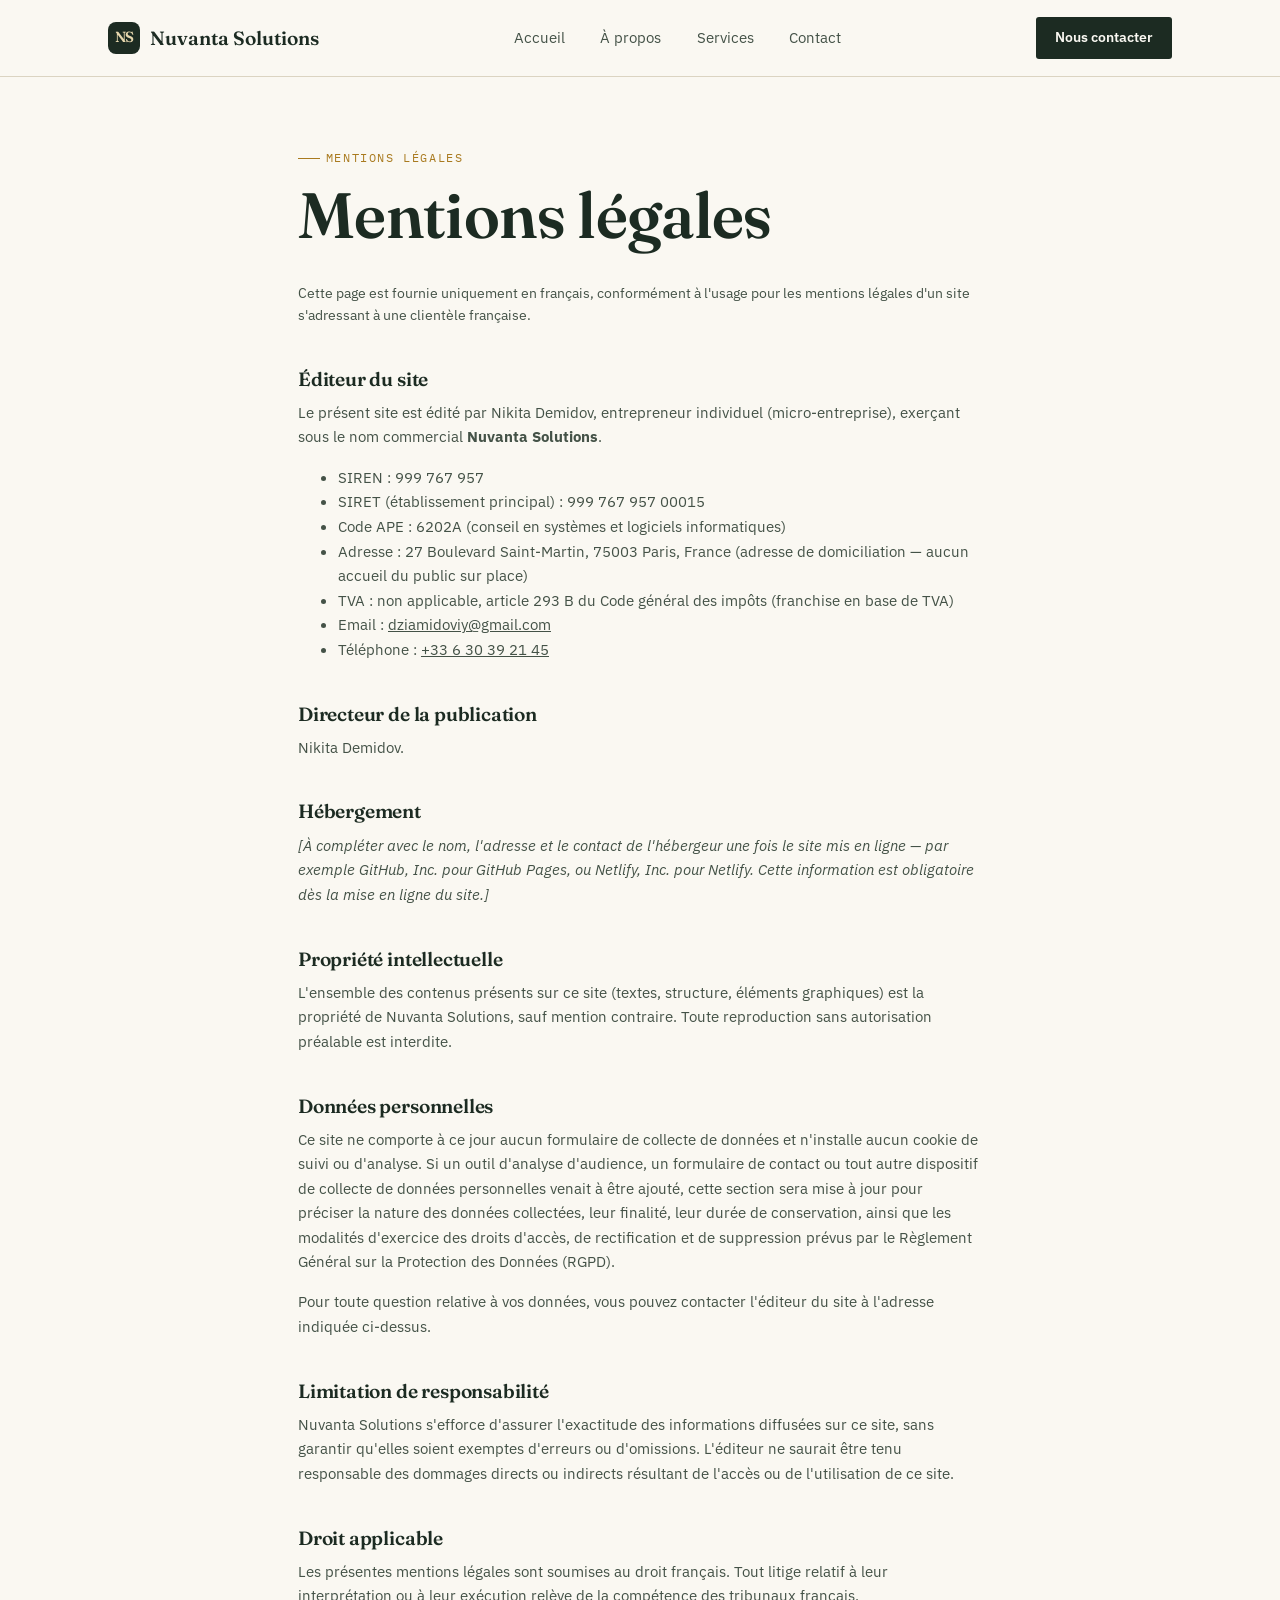
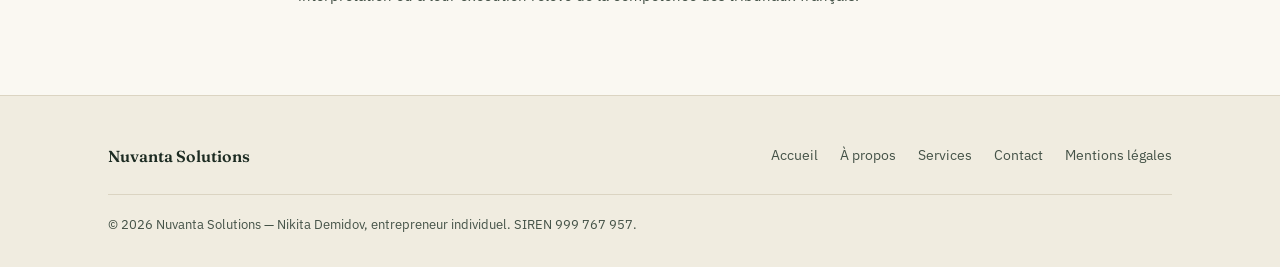
==== mentions-legales.html @ 9c34335d "Add files via upload" ====
<!DOCTYPE html>
<html lang="fr">
<head>
<meta charset="UTF-8">
<meta name="viewport" content="width=device-width, initial-scale=1.0">
<title>Mentions légales — Nuvanta Solutions</title>
<meta name="description" content="Mentions légales du site Nuvanta Solutions.">
<link rel="preconnect" href="https://fonts.googleapis.com">
<link rel="preconnect" href="https://fonts.gstatic.com" crossorigin>
<link href="https://fonts.googleapis.com/css2?family=Fraunces:opsz,wght@9..144,500;9..144,600&family=IBM+Plex+Sans:wght@400;500;600&family=IBM+Plex+Mono:wght@400;500&display=swap" rel="stylesheet">
<link rel="icon" type="image/svg+xml" href="favicon.svg">
<link rel="stylesheet" href="styles.css">
</head>
<body>

<header class="site-header">
  <div class="container">
    <a href="index.html" class="wordmark">
      <span class="mark-badge" aria-hidden="true">NS</span>
      Nuvanta Solutions
    </a>
    <button class="nav-toggle" aria-label="Menu" aria-expanded="false"><span></span></button>
    <nav class="main-nav">
      <a href="index.html">Accueil</a>
      <a href="a-propos.html">À propos</a>
      <a href="services.html">Services</a>
      <a href="contact.html">Contact</a>
    </nav>
    <div class="header-actions">
      <a href="contact.html" class="btn btn-primary" style="padding:9px 18px;font-size:0.85rem;">Nous contacter</a>
    </div>
  </div>
</header>

<main>
  <section style="padding-top:64px;">
    <div class="container legal-body">
      <div class="eyebrow">Mentions légales</div>
      <h1>Mentions légales</h1>
      <p style="font-size:0.85rem;">
        Cette page est fournie uniquement en français, conformément à l'usage pour les mentions légales d'un site s'adressant à une clientèle française.
      </p>

      <h2>Éditeur du site</h2>
      <p>
        Le présent site est édité par Nikita Demidov, entrepreneur individuel (micro-entreprise), exerçant sous le nom commercial <strong>Nuvanta Solutions</strong>.
      </p>
      <ul>
        <li>SIREN : 999 767 957</li>
        <li>SIRET (établissement principal) : 999 767 957 00015</li>
        <li>Code APE : 6202A (conseil en systèmes et logiciels informatiques)</li>
        <li>Adresse : 27 Boulevard Saint-Martin, 75003 Paris, France (adresse de domiciliation — aucun accueil du public sur place)</li>
        <li>TVA : non applicable, article 293 B du Code général des impôts (franchise en base de TVA)</li>
        <li>Email : <a href="mailto:dziamidoviy@gmail.com">dziamidoviy@gmail.com</a></li>
        <li>Téléphone : <a href="tel:+33630392145">+33 6 30 39 21 45</a></li>
      </ul>

      <h2>Directeur de la publication</h2>
      <p>Nikita Demidov.</p>

      <h2>Hébergement</h2>
      <p>
        <em>[À compléter avec le nom, l'adresse et le contact de l'hébergeur une fois le site mis en ligne — par exemple GitHub, Inc. pour GitHub Pages, ou Netlify, Inc. pour Netlify. Cette information est obligatoire dès la mise en ligne du site.]</em>
      </p>

      <h2>Propriété intellectuelle</h2>
      <p>
        L'ensemble des contenus présents sur ce site (textes, structure, éléments graphiques) est la propriété de Nuvanta Solutions, sauf mention contraire. Toute reproduction sans autorisation préalable est interdite.
      </p>

      <h2>Données personnelles</h2>
      <p>
        Ce site ne comporte à ce jour aucun formulaire de collecte de données et n'installe aucun cookie de suivi ou d'analyse. Si un outil d'analyse d'audience, un formulaire de contact ou tout autre dispositif de collecte de données personnelles venait à être ajouté, cette section sera mise à jour pour préciser la nature des données collectées, leur finalité, leur durée de conservation, ainsi que les modalités d'exercice des droits d'accès, de rectification et de suppression prévus par le Règlement Général sur la Protection des Données (RGPD).
      </p>
      <p>
        Pour toute question relative à vos données, vous pouvez contacter l'éditeur du site à l'adresse indiquée ci-dessus.
      </p>

      <h2>Limitation de responsabilité</h2>
      <p>
        Nuvanta Solutions s'efforce d'assurer l'exactitude des informations diffusées sur ce site, sans garantir qu'elles soient exemptes d'erreurs ou d'omissions. L'éditeur ne saurait être tenu responsable des dommages directs ou indirects résultant de l'accès ou de l'utilisation de ce site.
      </p>

      <h2>Droit applicable</h2>
      <p>
        Les présentes mentions légales sont soumises au droit français. Tout litige relatif à leur interprétation ou à leur exécution relève de la compétence des tribunaux français.
      </p>
    </div>
  </section>
</main>

<footer class="site-footer">
  <div class="container">
    <div class="footer-grid">
      <div class="wordmark" style="font-size:1rem;">Nuvanta Solutions</div>
      <nav class="footer-links">
        <a href="index.html">Accueil</a>
        <a href="a-propos.html">À propos</a>
        <a href="services.html">Services</a>
        <a href="contact.html">Contact</a>
        <a href="mentions-legales.html">Mentions légales</a>
      </nav>
    </div>
    <div class="footer-legal">
      © 2026 Nuvanta Solutions — Nikita Demidov, entrepreneur individuel. SIREN 999 767 957.
    </div>
  </div>
</footer>

<script src="script.js"></script>
</body>
</html>
---- styles.css ----
/* ==========================================================================
   Nuvanta Solutions — design tokens
   Ink & harvest-gold palette: bottle-green ink (agriculture + trust),
   warm paper surface, muted brass accent (the "signal" colour, used for
   the NS mark and calls to action only).
   ========================================================================== */

:root {
  --ink: #1C2B22;
  --ink-soft: #445247;
  --surface: #FAF8F2;
  --surface-alt: #F0ECE0;
  --surface-dark: #16211B;
  --accent: #A97A1F;
  --accent-soft: #E7D7AE;
  --sage: #3E5C4E;
  --line: #DBD4C2;
  --line-dark: #35443A;
  --white: #FFFFFF;

  --font-display: "Fraunces", Georgia, serif;
  --font-body: "IBM Plex Sans", "Helvetica Neue", Arial, sans-serif;
  --font-mono: "IBM Plex Mono", "Courier New", monospace;

  --container: 1120px;
  --radius: 3px;
}

* { box-sizing: border-box; }
html { scroll-behavior: smooth; }

@media (prefers-reduced-motion: reduce) {
  html { scroll-behavior: auto; }
  * { animation-duration: 0.001ms !important; transition-duration: 0.001ms !important; }
}

body {
  margin: 0;
  background: var(--surface);
  color: var(--ink);
  font-family: var(--font-body);
  font-size: 16px;
  line-height: 1.6;
  -webkit-font-smoothing: antialiased;
}

h1, h2, h3 {
  font-family: var(--font-display);
  font-weight: 600;
  line-height: 1.12;
  margin: 0 0 0.5em;
  letter-spacing: -0.01em;
  color: var(--ink);
}

h1 { font-size: clamp(2.4rem, 5vw, 4rem); font-optical-sizing: auto; }
h2 { font-size: clamp(1.7rem, 3vw, 2.5rem); }
h3 { font-size: 1.25rem; }

p { margin: 0 0 1em; color: var(--ink-soft); }

a { color: inherit; }

.eyebrow {
  display: inline-flex;
  align-items: center;
  gap: 0.5em;
  font-family: var(--font-mono);
  font-size: 0.72rem;
  letter-spacing: 0.14em;
  text-transform: uppercase;
  color: var(--accent);
  margin-bottom: 1em;
}

.eyebrow::before {
  content: "";
  width: 22px;
  height: 1px;
  background: var(--accent);
  display: inline-block;
}

.container {
  max-width: var(--container);
  margin: 0 auto;
  padding: 0 28px;
}

/* Language visibility ------------------------------------------------- */
.i18n-fr, .i18n-en, .i18n-es { display: none; }
html[lang="fr"] .i18n-fr,
html[lang="en"] .i18n-en,
html[lang="es"] .i18n-es { display: revert; }

/* Focus ------------------------------------------------------------- */
a:focus-visible, button:focus-visible {
  outline: 2px solid var(--accent);
  outline-offset: 3px;
}

/* Header --------------------------------------------------------------- */
.site-header {
  position: sticky;
  top: 0;
  z-index: 50;
  background: rgba(250, 248, 242, 0.92);
  backdrop-filter: blur(6px);
  border-bottom: 1px solid var(--line);
}

.site-header .container {
  display: flex;
  align-items: center;
  justify-content: space-between;
  height: 76px;
}

.wordmark {
  display: flex;
  align-items: center;
  gap: 10px;
  text-decoration: none;
  font-family: var(--font-display);
  font-size: 1.2rem;
  font-weight: 600;
  color: var(--ink);
}

.wordmark .mark { width: 26px; height: 26px; flex: none; }

nav.main-nav {
  display: flex;
  align-items: center;
  gap: 2.2rem;
}

nav.main-nav a {
  text-decoration: none;
  font-size: 0.92rem;
  color: var(--ink-soft);
  position: relative;
  padding: 4px 0;
}

nav.main-nav a[aria-current="page"] { color: var(--ink); }

nav.main-nav a[aria-current="page"]::after {
  content: "";
  position: absolute;
  left: 0; right: 0; bottom: -2px;
  height: 2px;
  background: var(--accent);
}

.header-actions { display: flex; align-items: center; gap: 1.2rem; }

.lang-toggle {
  display: inline-flex;
  border: 1px solid var(--line);
  border-radius: 999px;
  padding: 3px;
  gap: 2px;
}

.lang-toggle button {
  min-width: 32px;
  text-align: center;
  font-family: var(--font-mono);
  font-size: 0.72rem;
  letter-spacing: 0.05em;
  background: none;
  border: none;
  cursor: pointer;
  color: var(--ink-soft);
  padding: 5px 9px;
  border-radius: 999px;
}

.lang-toggle button[data-active="true"] {
  background: var(--ink);
  color: var(--surface);
}

.nav-toggle {
  display: none;
  background: none;
  border: none;
  cursor: pointer;
  padding: 6px;
}
.nav-toggle span, .nav-toggle span::before, .nav-toggle span::after {
  content: "";
  display: block;
  width: 22px;
  height: 2px;
  background: var(--ink);
  position: relative;
  transition: transform 0.2s ease;
}
.nav-toggle span::before { position: absolute; top: -7px; }
.nav-toggle span::after { position: absolute; top: 7px; }

/* Buttons ---------------------------------------------------------------- */
.btn {
  display: inline-flex;
  align-items: center;
  gap: 0.5em;
  font-family: var(--font-body);
  font-size: 0.94rem;
  font-weight: 600;
  text-decoration: none;
  padding: 13px 24px;
  border-radius: var(--radius);
  border: 1px solid transparent;
  cursor: pointer;
  transition: transform 0.15s ease, background 0.15s ease, border-color 0.15s ease;
}

.btn-primary { background: var(--ink); color: var(--surface); }
.btn-primary:hover { background: var(--surface-dark); }

.btn-ghost { border-color: var(--line); color: var(--ink); }
.btn-ghost:hover { border-color: var(--ink); }

.btn-accent { background: var(--accent); color: var(--white); }
.btn-accent:hover { background: #8f6a1c; }

/* Hero --------------------------------------------------------------- */
.hero {
  padding: 96px 0 72px;
  text-align: center;
}

.hero .container { max-width: 780px; }
.hero .eyebrow { justify-content: center; }
.hero p.lede { font-size: 1.14rem; max-width: 54ch; margin: 0 auto 2rem; }
.hero-actions { display: flex; gap: 14px; margin-top: 0.5rem; flex-wrap: wrap; justify-content: center; }

/* Wordmark badge --------------------------------------------------------- */
.mark-badge {
  width: 32px;
  height: 32px;
  border-radius: 8px;
  background: var(--ink);
  color: var(--accent-soft);
  font-family: var(--font-display);
  font-weight: 600;
  font-size: 0.92rem;
  letter-spacing: -0.06em;
  display: inline-flex;
  align-items: center;
  justify-content: center;
  flex: none;
}

/* Sections ------------------------------------------------------------- */
section { padding: 72px 0; }
section.alt { background: var(--surface-alt); }
section.dark { background: var(--surface-dark); color: var(--surface); }
section.dark h2, section.dark h3 { color: var(--surface); }
section.dark p { color: #C7D0C9; }

.section-head { max-width: 62ch; margin-bottom: 2.5rem; }

.grid {
  display: grid;
  gap: 28px;
}
.grid-2 { grid-template-columns: repeat(2, 1fr); }
.grid-3 { grid-template-columns: repeat(3, 1fr); }
.grid-4 { grid-template-columns: repeat(4, 1fr); }

.card {
  background: var(--white);
  border: 1px solid var(--line);
  border-radius: var(--radius);
  padding: 28px;
}

.card h3 { margin-bottom: 0.5em; }

.approach-step {
  display: flex;
  gap: 18px;
  padding: 22px 0;
  border-top: 1px solid var(--line);
}
.approach-step:last-child { border-bottom: 1px solid var(--line); }

.approach-num {
  font-family: var(--font-mono);
  font-size: 0.8rem;
  color: var(--accent);
  padding-top: 4px;
  flex: none;
  width: 2.4em;
}

/* Service ledger --------------------------------------------------------- */
.service-card {
  background: var(--white);
  border: 1px solid var(--line);
  border-radius: var(--radius);
  padding: 30px;
  display: flex;
  flex-direction: column;
  gap: 14px;
}

.service-meta {
  display: flex;
  gap: 18px;
  font-family: var(--font-mono);
  font-size: 0.8rem;
  color: var(--sage);
  border-top: 1px dashed var(--line);
  padding-top: 14px;
  margin-top: auto;
  flex-wrap: wrap;
}

.service-meta strong { color: var(--ink); font-weight: 600; }

.service-card--highlight { border: 1px solid var(--accent); background: var(--accent-soft); }
.service-card--highlight .service-meta { border-top-color: #C9B37A; }

/* Segment tags ----------------------------------------------------------- */
.segment-card {
  padding: 26px;
  border-radius: var(--radius);
  border: 1px solid var(--line);
  background: var(--white);
}
.segment-card .tag {
  font-family: var(--font-mono);
  font-size: 0.7rem;
  letter-spacing: 0.06em;
  text-transform: uppercase;
  color: var(--sage);
  display: inline-block;
  margin-bottom: 10px;
}

/* Contact ------------------------------------------------------------ */
.contact-grid {
  display: grid;
  grid-template-columns: 1fr 1fr;
  gap: 40px;
  align-items: start;
}

.contact-primary {
  border: 1px solid var(--ink);
  border-radius: var(--radius);
  padding: 26px 28px;
  margin-bottom: 24px;
}
.contact-primary .label {
  font-family: var(--font-mono);
  font-size: 0.72rem;
  letter-spacing: 0.06em;
  text-transform: uppercase;
  color: var(--accent);
  display: block;
  margin-bottom: 8px;
}
.contact-primary a {
  font-family: var(--font-display);
  font-size: 1.6rem;
  text-decoration: none;
  color: var(--ink);
  word-break: break-word;
}
.contact-primary a:hover { text-decoration: underline; }
.contact-primary p { margin: 10px 0 0; font-size: 0.9rem; }

.contact-list { list-style: none; margin: 0; padding: 0; }
.contact-list li {
  display: flex;
  align-items: baseline;
  gap: 14px;
  padding: 18px 0;
  border-top: 1px solid var(--line);
}
.contact-list li:last-child { border-bottom: 1px solid var(--line); }
.contact-list .label {
  font-family: var(--font-mono);
  font-size: 0.72rem;
  letter-spacing: 0.06em;
  text-transform: uppercase;
  color: var(--accent);
  width: 6em;
  flex: none;
}
.contact-list a { text-decoration: none; font-size: 1.05rem; }
.contact-list a:hover { text-decoration: underline; }

.note-box {
  border-left: 2px solid var(--accent);
  padding: 4px 0 4px 18px;
  font-size: 0.92rem;
  color: var(--ink-soft);
}

/* Footer --------------------------------------------------------------- */
footer.site-footer {
  border-top: 1px solid var(--line);
  padding: 48px 0 32px;
  background: var(--surface-alt);
}

.footer-grid {
  display: flex;
  justify-content: space-between;
  gap: 24px;
  flex-wrap: wrap;
}

.footer-links { display: flex; gap: 22px; flex-wrap: wrap; }
.footer-links a { text-decoration: none; font-size: 0.88rem; color: var(--ink-soft); }
.footer-links a:hover { color: var(--ink); }

.footer-legal {
  font-size: 0.8rem;
  color: var(--ink-soft);
  margin-top: 24px;
  border-top: 1px solid var(--line);
  padding-top: 20px;
}

/* Legal page ------------------------------------------------------------ */
.legal-body h2 { font-size: 1.2rem; margin-top: 2.2em; }
.legal-body p, .legal-body li { color: var(--ink-soft); font-size: 0.96rem; }
.legal-body { max-width: 74ch; }

/* Responsive ------------------------------------------------------------- */
@media (max-width: 860px) {
  .hero { grid-template-columns: 1fr; }
  .grid-2, .grid-3, .grid-4 { grid-template-columns: 1fr 1fr; }
  .contact-grid { grid-template-columns: 1fr; }
}

@media (max-width: 620px) {
  .grid-2, .grid-3, .grid-4 { grid-template-columns: 1fr; }
  nav.main-nav {
    position: absolute;
    top: 76px; left: 0; right: 0;
    background: var(--surface);
    flex-direction: column;
    align-items: flex-start;
    padding: 20px 28px 28px;
    border-bottom: 1px solid var(--line);
    display: none;
  }
  nav.main-nav.open { display: flex; }
  .nav-toggle { display: block; }
  .header-actions { gap: 10px; }
  .header-actions .btn-primary { display: none; }
}
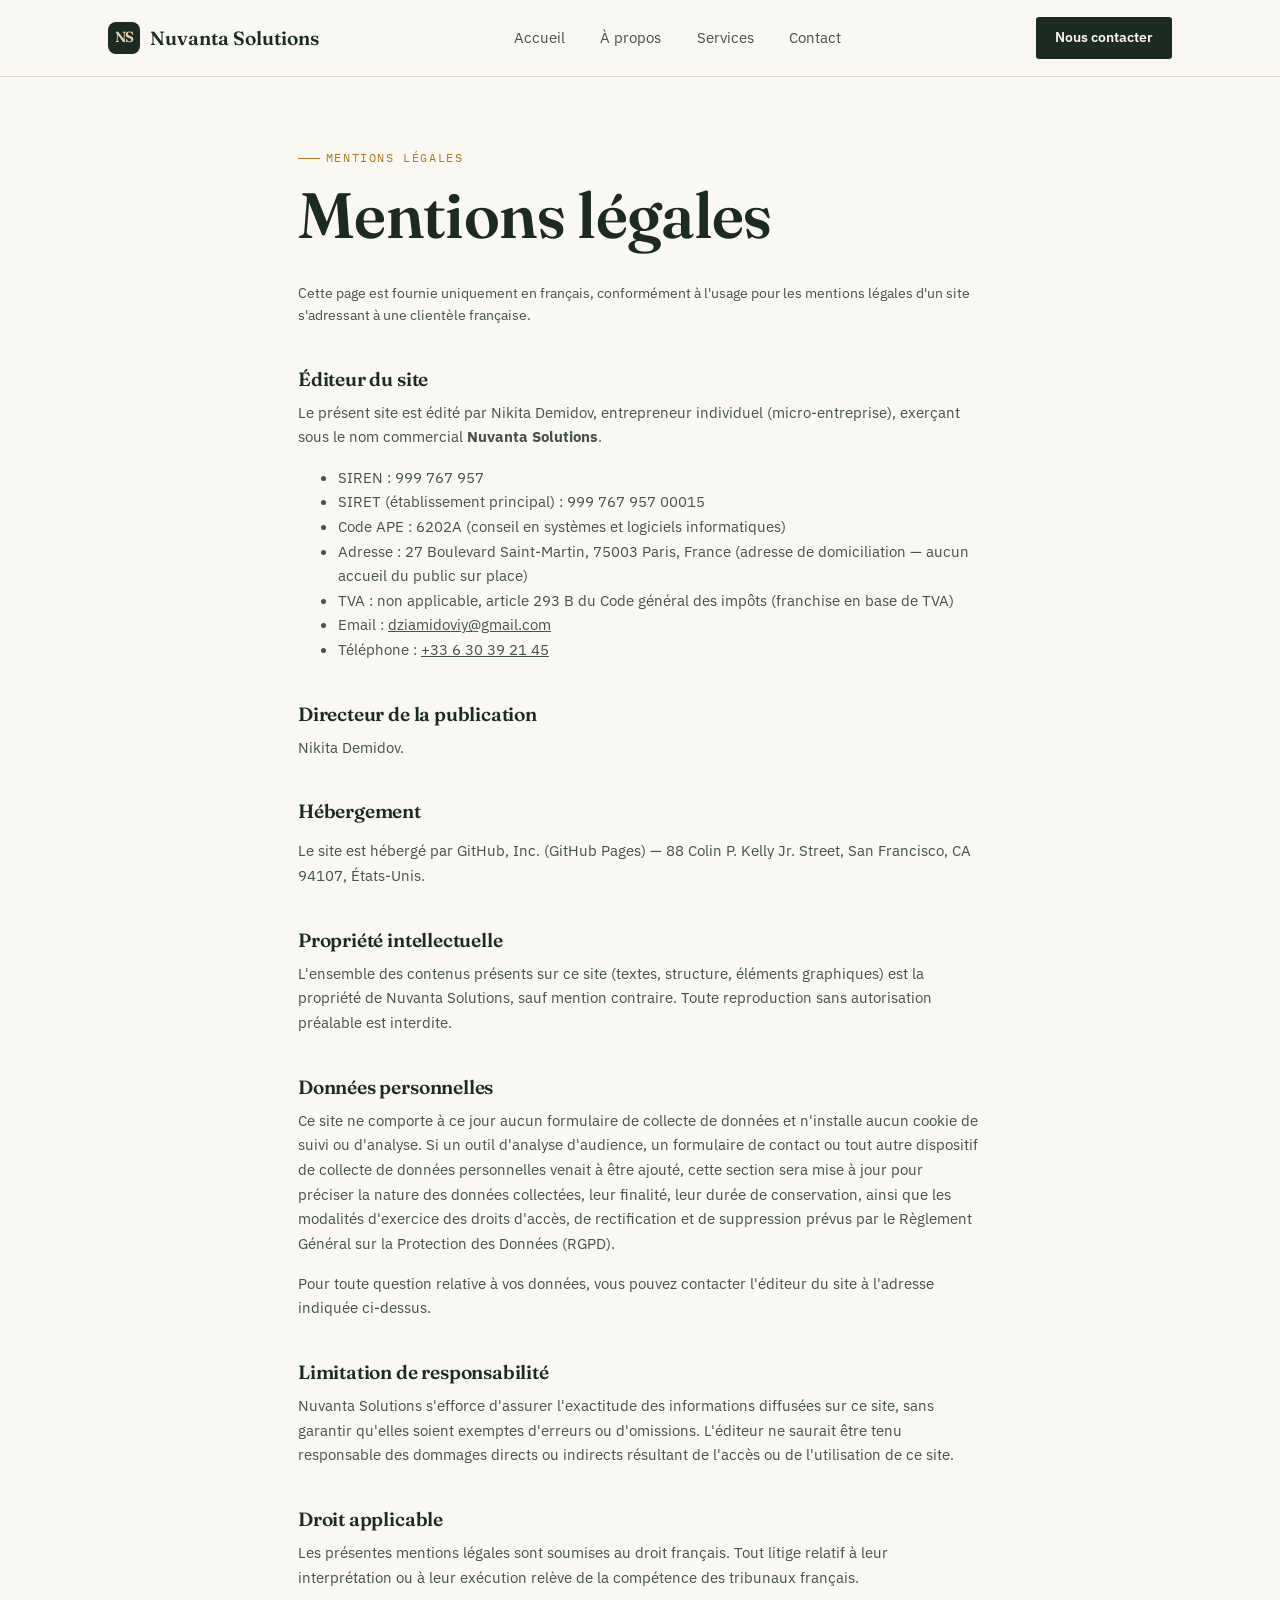
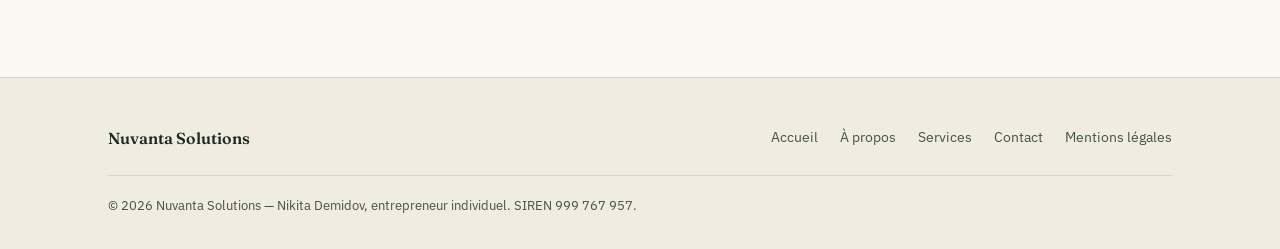
==== commit f97b343e: "Add files via upload" ====
--- a/mentions-legales.html
+++ b/mentions-legales.html
@@ -60,7 +60,9 @@
 
       <h2>Hébergement</h2>
       <p>
-        <em>[À compléter avec le nom, l'adresse et le contact de l'hébergeur une fois le site mis en ligne — par exemple GitHub, Inc. pour GitHub Pages, ou Netlify, Inc. pour Netlify. Cette information est obligatoire dès la mise en ligne du site.]</em>
+        <p>
+          Le site est hébergé par GitHub, Inc. (GitHub Pages) — 88 Colin P. Kelly Jr. Street, San Francisco, CA 94107, États-Unis.
+        </p>
       </p>
 
       <h2>Propriété intellectuelle</h2>
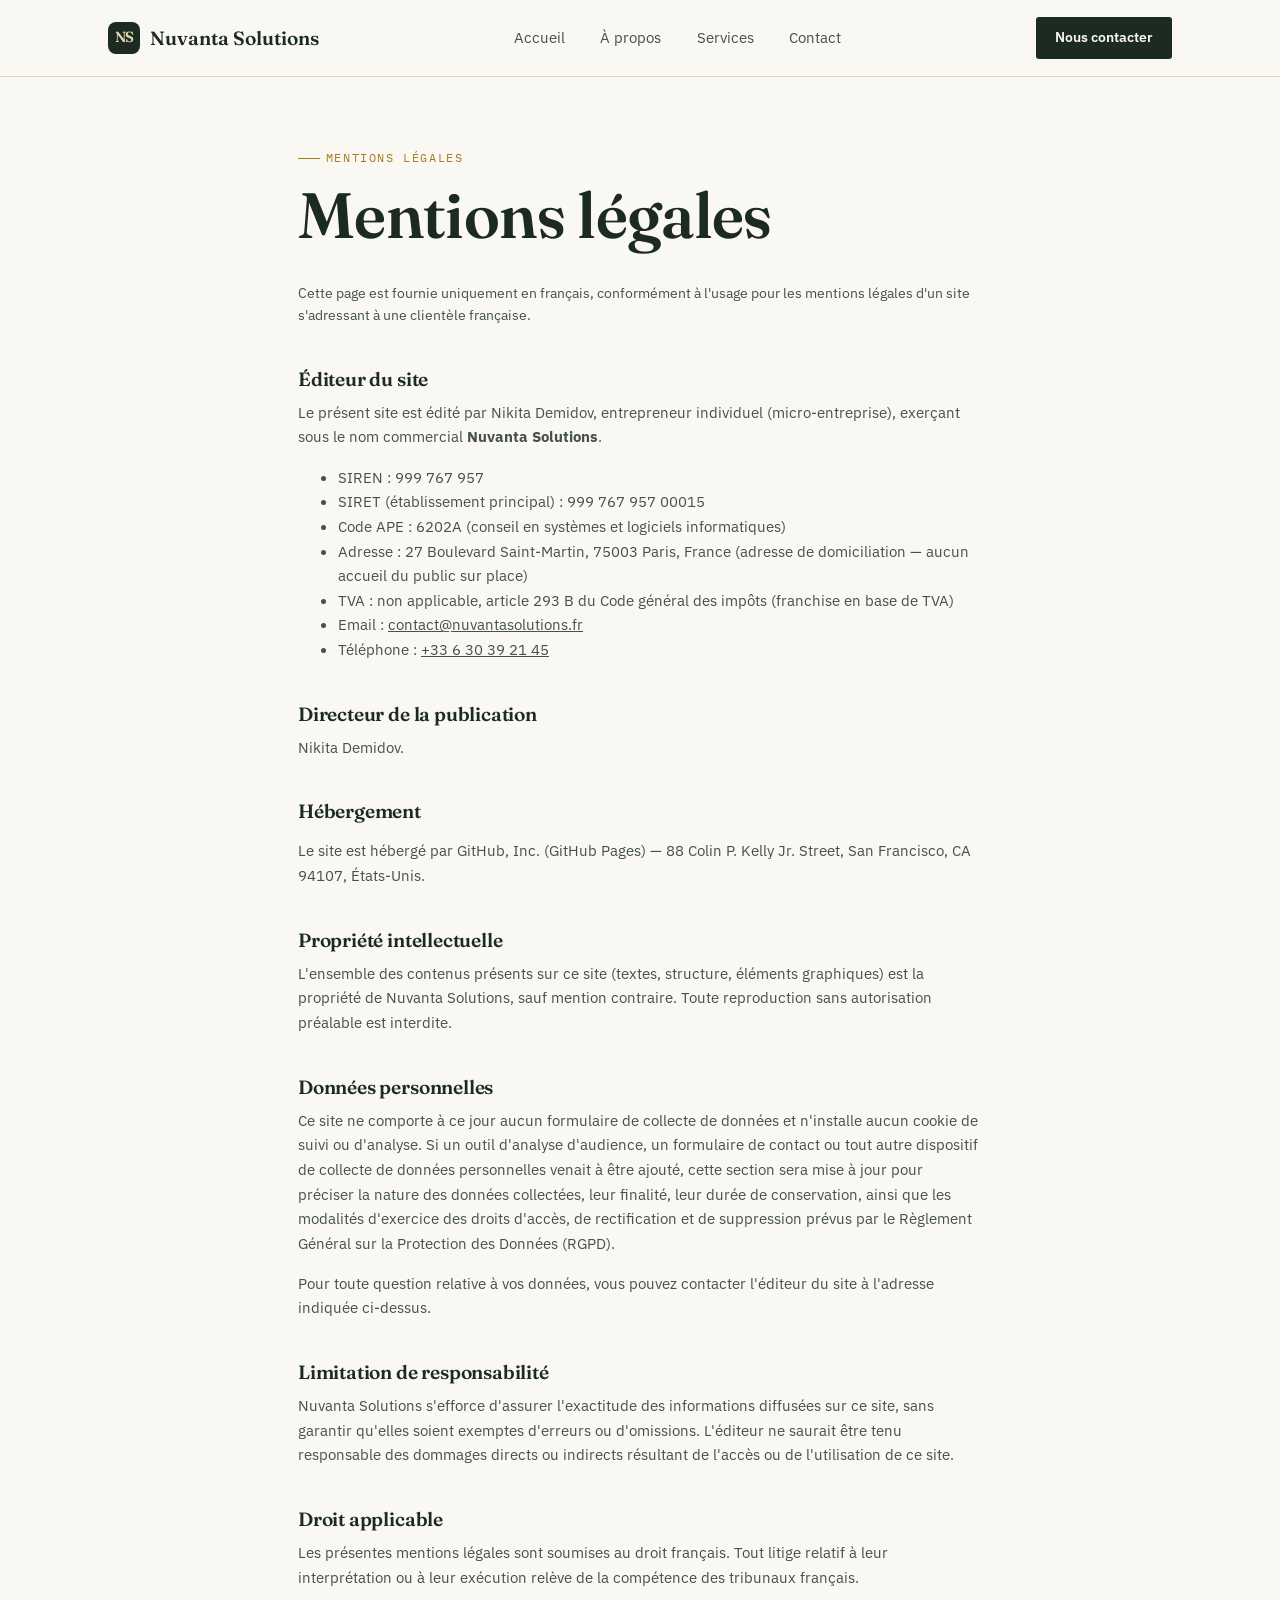
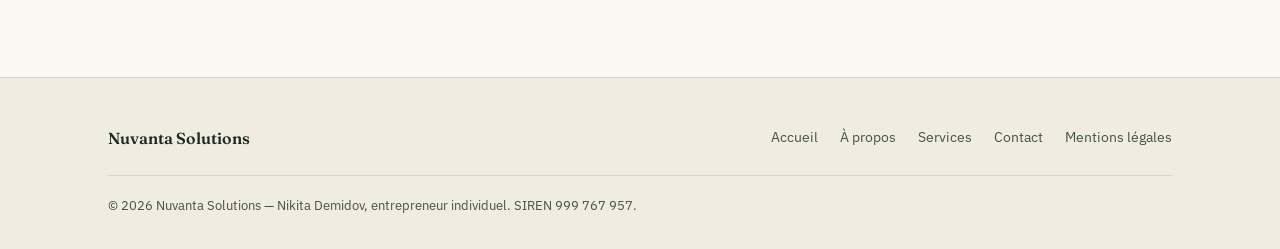
==== commit 19e288f6: "Add files via upload" ====
--- a/mentions-legales.html
+++ b/mentions-legales.html
@@ -51,7 +51,7 @@
         <li>Code APE : 6202A (conseil en systèmes et logiciels informatiques)</li>
         <li>Adresse : 27 Boulevard Saint-Martin, 75003 Paris, France (adresse de domiciliation — aucun accueil du public sur place)</li>
         <li>TVA : non applicable, article 293 B du Code général des impôts (franchise en base de TVA)</li>
-        <li>Email : <a href="mailto:dziamidoviy@gmail.com">dziamidoviy@gmail.com</a></li>
+        <li>Email : <a href="mailto:contact@nuvantasolutions.fr">contact@nuvantasolutions.fr</a></li>
         <li>Téléphone : <a href="tel:+33630392145">+33 6 30 39 21 45</a></li>
       </ul>
 
